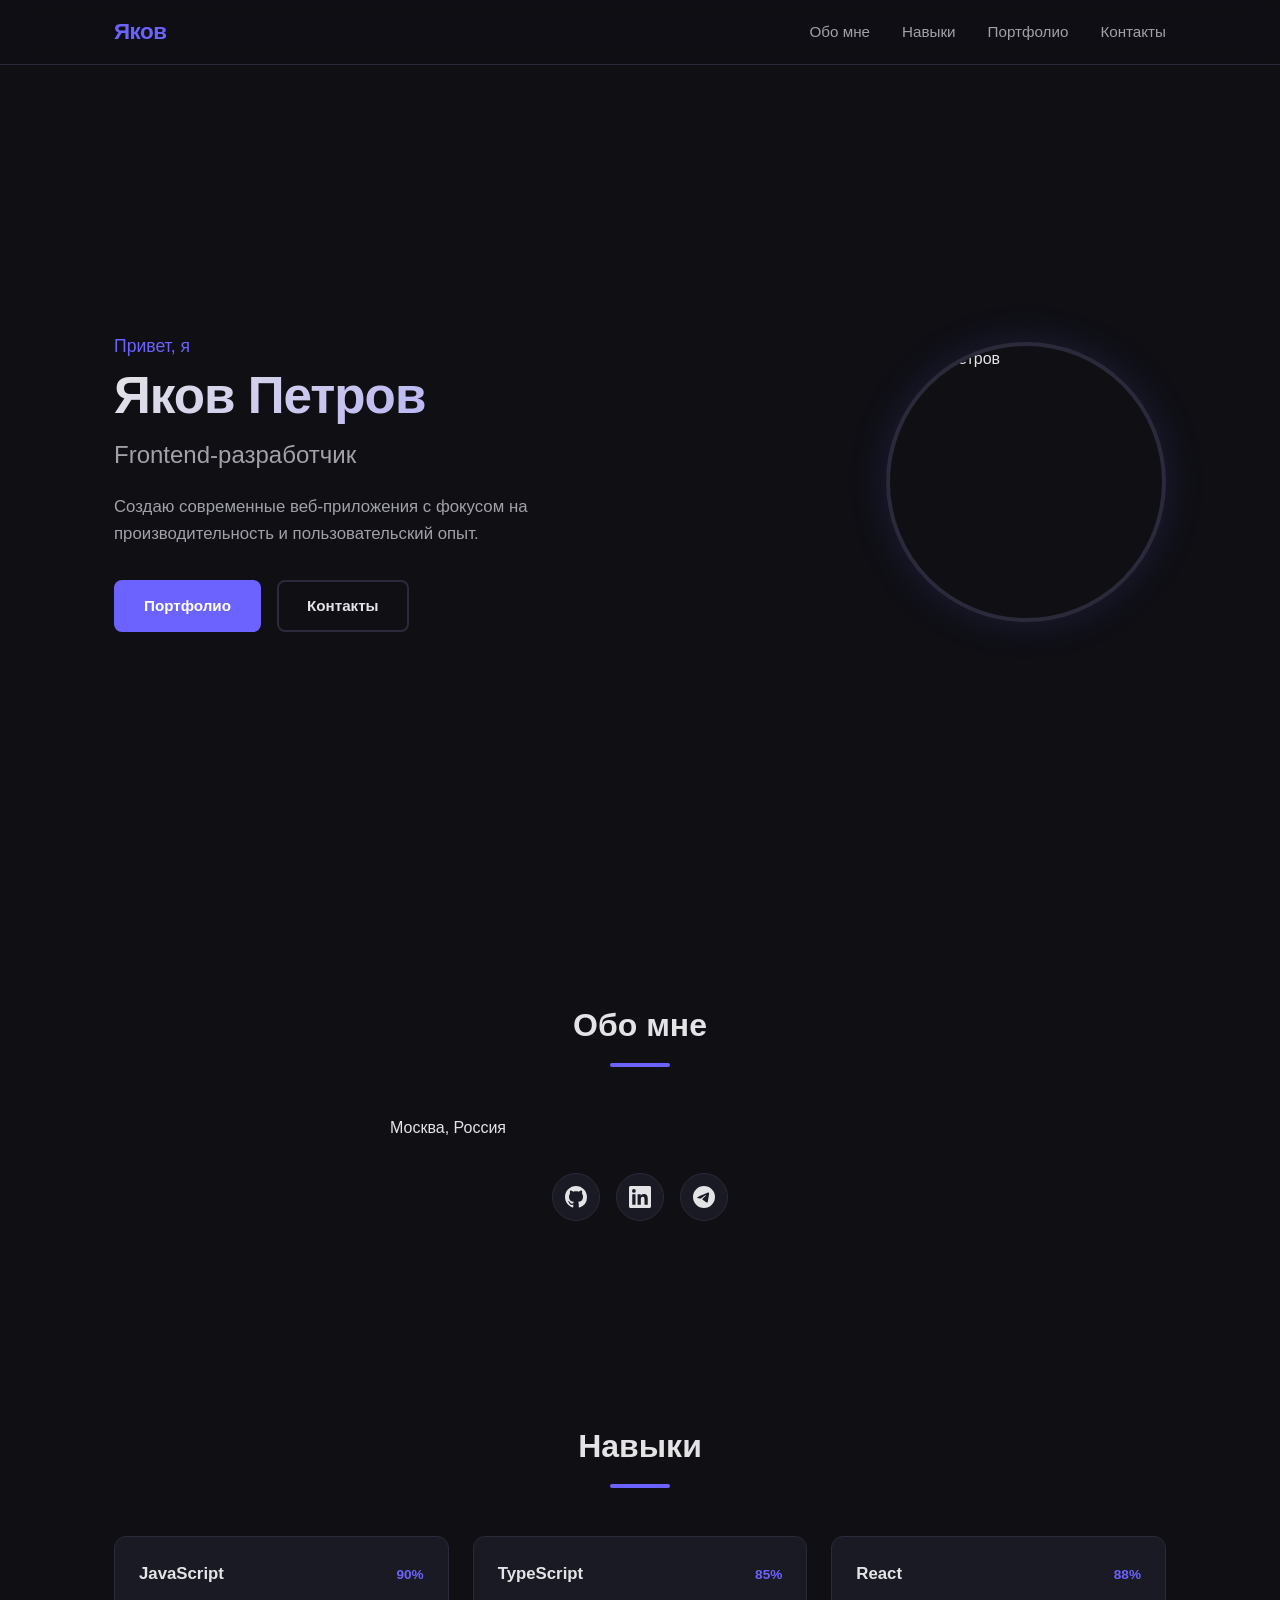
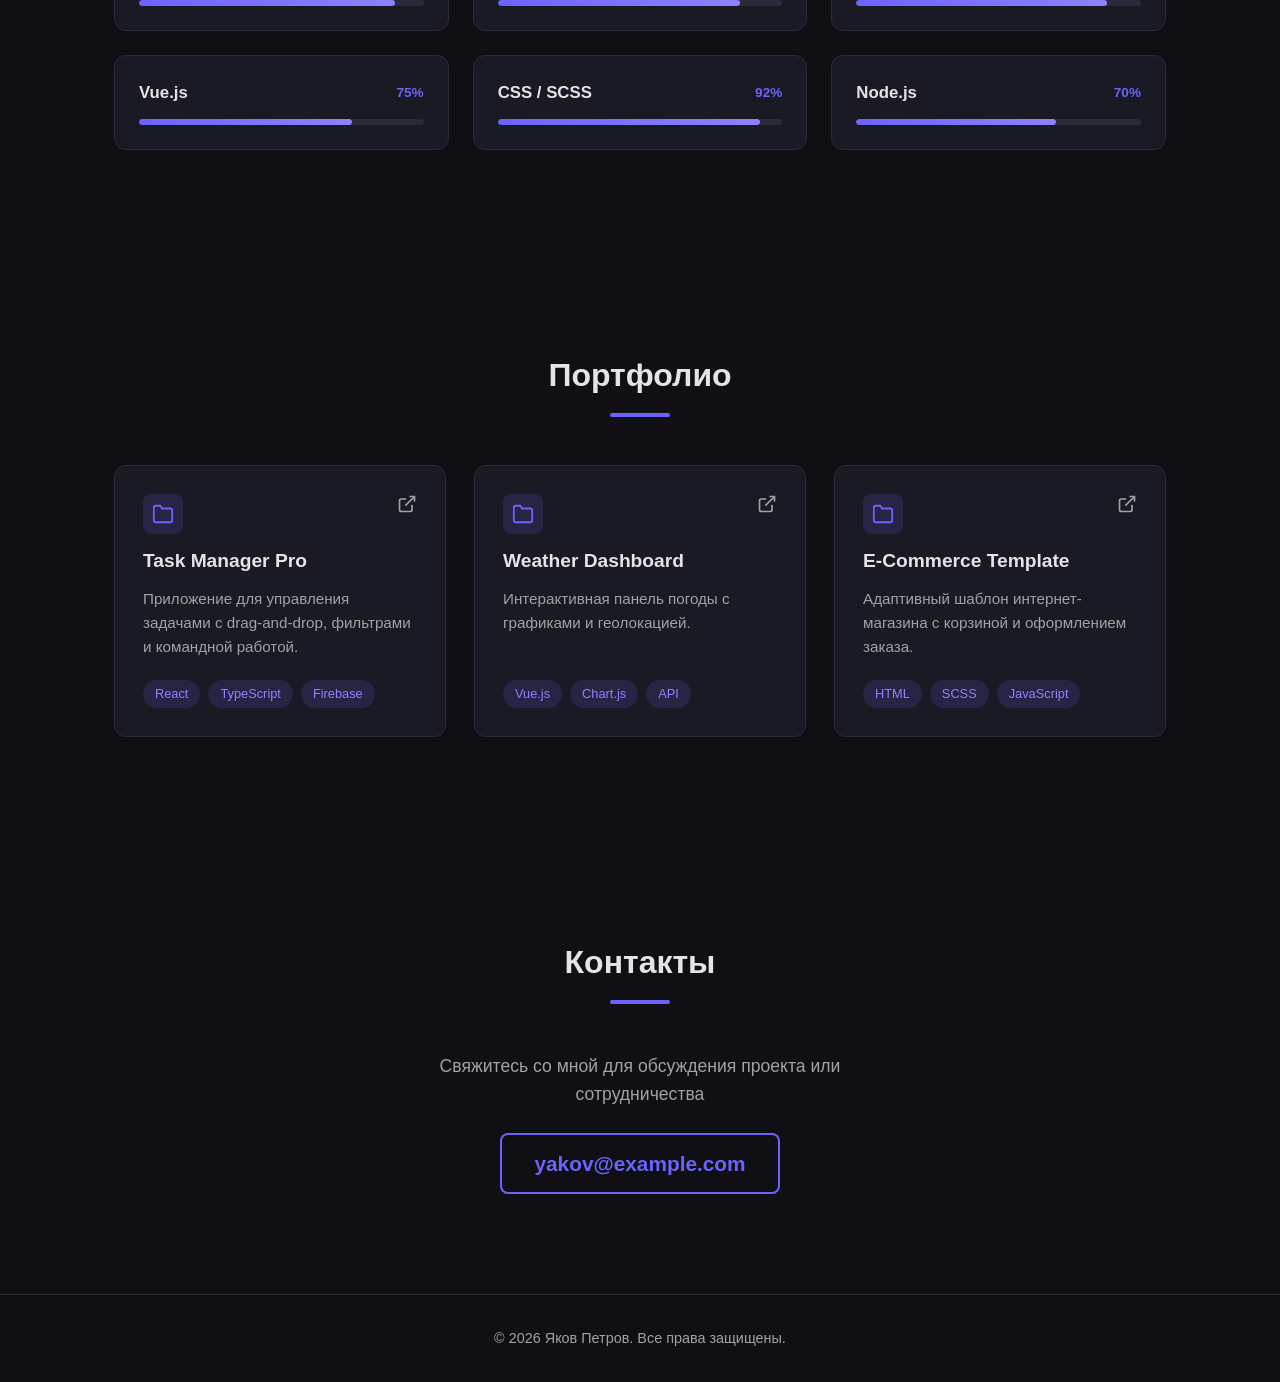
==== index.html @ d27e0e83 "first commit" ====
<!DOCTYPE html>
<html lang="ru">
<head>
    <meta charset="UTF-8">
    <meta name="viewport" content="width=device-width, initial-scale=1.0">
    <title>Яков Петров — Frontend-разработчик</title>
    <link rel="stylesheet" href="main.css">
</head>
<body>
    <header class="header">
        <nav class="nav container">
            <a href="#" class="nav__logo" data-name="logo"></a>
            <ul class="nav__links">
                <li><a href="#about">Обо мне</a></li>
                <li><a href="#skills">Навыки</a></li>
                <li><a href="#projects">Портфолио</a></li>
                <li><a href="#contact">Контакты</a></li>
            </ul>
            <button class="nav__toggle" aria-label="Меню">
                <span></span>
                <span></span>
                <span></span>
            </button>
        </nav>
    </header>

    <main>
        <section id="hero" class="hero">
            <div class="container hero__content">
                <div class="hero__text">
                    <p class="hero__greeting">Привет, я</p>
                    <h1 class="hero__name" data-name="hero"></h1>
                    <h2 class="hero__title" data-title="hero"></h2>
                    <p class="hero__bio" data-bio="hero"></p>
                    <div class="hero__actions">
                        <a href="#projects" class="btn btn--primary">Портфолио</a>
                        <a href="#contact" class="btn btn--outline">Контакты</a>
                    </div>
                </div>
                <div class="hero__avatar">
                    <img id="avatar" src="" alt="Фото">
                </div>
            </div>
        </section>

        <section id="about" class="about section">
            <div class="container">
                <h2 class="section__title">Обо мне</h2>
                <div class="about__info" data-location="about">
                    <p class="about__detail">
                        <svg class="icon" viewBox="0 0 24 24" fill="none" stroke="currentColor" stroke-width="2">
                            <path d="M21 10c0 7-9 13-9 13s-9-6-9-13a9 9 0 0 1 18 0z"/>
                            <circle cx="12" cy="10" r="3"/>
                        </svg>
                        <span data-email="about"></span>
                    </p>
                    <p class="about__detail">
                        <svg class="icon" viewBox="0 0 24 24" fill="none" stroke="currentColor" stroke-width="2">
                            <path d="M22 16.92v3a2 2 0 0 1-2.18 2 19.79 19.79 0 0 1-8.63-3.07 19.5 19.5 0 0 1-6-6 19.79 19.79 0 0 1-3.07-8.67A2 2 0 0 1 4.11 2h3a2 2 0 0 1 2 1.72c.127.96.361 1.903.7 2.81a2 2 0 0 1-.45 2.11L8.09 9.91a16 16 0 0 0 6 6l1.27-1.27a2 2 0 0 1 2.11-.45c.907.339 1.85.573 2.81.7A2 2 0 0 1 22 16.92z"/>
                        </svg>
                        <span data-phone="about"></span>
                    </p>
                    <p class="about__detail">
                        <svg class="icon" viewBox="0 0 24 24" fill="none" stroke="currentColor" stroke-width="2">
                            <path d="M21 10c0 7-9 13-9 13s-9-6-9-13a9 9 0 0 1 18 0z"/>
                            <circle cx="12" cy="10" r="3"/>
                        </svg>
                        <span data-location="about"></span>
                    </p>
                </div>
                <div class="about__social" data-social="about"></div>
            </div>
        </section>

        <section id="skills" class="skills section">
            <div class="container">
                <h2 class="section__title">Навыки</h2>
                <div class="skills__grid" data-skills="skills"></div>
            </div>
        </section>

        <section id="projects" class="projects section">
            <div class="container">
                <h2 class="section__title">Портфолио</h2>
                <div class="projects__grid" data-projects="projects"></div>
            </div>
        </section>

        <section id="contact" class="contact section">
            <div class="container">
                <h2 class="section__title">Контакты</h2>
                <p class="contact__text">Свяжитесь со мной для обсуждения проекта или сотрудничества</p>
                <a class="contact__email" data-email="contact"></a>
            </div>
        </section>
    </main>

    <footer class="footer">
        <div class="container">
            <p>&copy; <span id="year"></span> <span data-name="footer"></span>. Все права защищены.</p>
        </div>
    </footer>

    <script src="main.js"></script>
</body>
</html>
---- main.css ----
/* ===== Reset & Base ===== */
*,
*::before,
*::after {
    margin: 0;
    padding: 0;
    box-sizing: border-box;
}

:root {
    --color-bg: #0f0f14;
    --color-bg-card: #1a1a24;
    --color-bg-card-hover: #22222f;
    --color-primary: #6c63ff;
    --color-primary-light: #8b83ff;
    --color-text: #e4e4e7;
    --color-text-muted: #a1a1aa;
    --color-border: #2a2a3a;
    --color-tag-bg: rgba(108, 99, 255, 0.15);
    --color-tag-text: #8b83ff;
    --font-sans: 'Inter', -apple-system, BlinkMacSystemFont, 'Segoe UI', sans-serif;
    --radius: 12px;
    --radius-sm: 8px;
    --transition: 0.3s ease;
    --max-width: 1100px;
}

html {
    scroll-behavior: smooth;
}

body {
    font-family: var(--font-sans);
    background-color: var(--color-bg);
    color: var(--color-text);
    line-height: 1.6;
    min-height: 100vh;
}

a {
    text-decoration: none;
    color: inherit;
}

ul {
    list-style: none;
}

img {
    display: block;
    max-width: 100%;
}

.container {
    max-width: var(--max-width);
    margin: 0 auto;
    padding: 0 24px;
}

/* ===== Header & Nav ===== */
.header {
    position: fixed;
    top: 0;
    left: 0;
    right: 0;
    z-index: 100;
    background: rgba(15, 15, 20, 0.85);
    backdrop-filter: blur(12px);
    border-bottom: 1px solid var(--color-border);
}

.nav {
    display: flex;
    align-items: center;
    justify-content: space-between;
    height: 64px;
}

.nav__logo {
    font-size: 1.4rem;
    font-weight: 700;
    color: var(--color-primary);
    letter-spacing: -0.5px;
}

.nav__links {
    display: flex;
    gap: 32px;
}

.nav__links a {
    font-size: 0.95rem;
    color: var(--color-text-muted);
    transition: color var(--transition);
    position: relative;
}

.nav__links a::after {
    content: '';
    position: absolute;
    bottom: -4px;
    left: 0;
    width: 0;
    height: 2px;
    background: var(--color-primary);
    transition: width var(--transition);
}

.nav__links a:hover {
    color: var(--color-text);
}

.nav__links a:hover::after {
    width: 100%;
}

.nav__toggle {
    display: none;
    flex-direction: column;
    gap: 5px;
    background: none;
    border: none;
    cursor: pointer;
    padding: 4px;
}

.nav__toggle span {
    display: block;
    width: 24px;
    height: 2px;
    background: var(--color-text);
    border-radius: 2px;
    transition: var(--transition);
}

/* ===== Hero ===== */
.hero {
    min-height: 100vh;
    display: flex;
    align-items: center;
    padding-top: 64px;
}

.hero__content {
    display: flex;
    align-items: center;
    gap: 60px;
    width: 100%;
}

.hero__text {
    flex: 1;
}

.hero__greeting {
    font-size: 1.1rem;
    color: var(--color-primary);
    margin-bottom: 8px;
    font-weight: 500;
}

.hero__name {
    font-size: 3.2rem;
    font-weight: 800;
    letter-spacing: -1px;
    line-height: 1.1;
    margin-bottom: 12px;
    background: linear-gradient(135deg, var(--color-text) 0%, var(--color-primary-light) 100%);
    -webkit-background-clip: text;
    -webkit-text-fill-color: transparent;
    background-clip: text;
}

.hero__title {
    font-size: 1.5rem;
    color: var(--color-text-muted);
    font-weight: 500;
    margin-bottom: 20px;
}

.hero__bio {
    font-size: 1.05rem;
    color: var(--color-text-muted);
    max-width: 500px;
    margin-bottom: 32px;
}

.hero__actions {
    display: flex;
    gap: 16px;
    flex-wrap: wrap;
}

.btn {
    display: inline-flex;
    align-items: center;
    justify-content: center;
    padding: 12px 28px;
    border-radius: var(--radius-sm);
    font-size: 0.95rem;
    font-weight: 600;
    transition: all var(--transition);
    cursor: pointer;
    border: 2px solid transparent;
}

.btn--primary {
    background: var(--color-primary);
    color: #fff;
}

.btn--primary:hover {
    background: var(--color-primary-light);
    transform: translateY(-2px);
    box-shadow: 0 8px 24px rgba(108, 99, 255, 0.3);
}

.btn--outline {
    border-color: var(--color-border);
    color: var(--color-text);
    background: transparent;
}

.btn--outline:hover {
    border-color: var(--color-primary);
    color: var(--color-primary);
    transform: translateY(-2px);
}

.hero__avatar {
    flex-shrink: 0;
}

.hero__avatar img {
    width: 280px;
    height: 280px;
    border-radius: 50%;
    border: 4px solid var(--color-border);
    box-shadow: 0 0 40px rgba(108, 99, 255, 0.15);
}

/* ===== Sections ===== */
.section {
    padding: 100px 0;
}

.section__title {
    font-size: 2rem;
    font-weight: 700;
    margin-bottom: 48px;
    text-align: center;
    position: relative;
}

.section__title::after {
    content: '';
    display: block;
    width: 60px;
    height: 4px;
    background: var(--color-primary);
    border-radius: 2px;
    margin: 12px auto 0;
}

/* ===== About ===== */
.about__info {
    display: flex;
    flex-direction: column;
    gap: 16px;
    max-width: 500px;
    margin: 0 auto 32px;
}

.about__detail {
    display: flex;
    align-items: center;
    gap: 12px;
    color: var(--color-text-muted);
    font-size: 1rem;
}

.icon {
    width: 20px;
    height: 20px;
    flex-shrink: 0;
    color: var(--color-primary);
}

.about__social {
    display: flex;
    justify-content: center;
    gap: 16px;
}

.social-link {
    display: flex;
    align-items: center;
    justify-content: center;
    width: 48px;
    height: 48px;
    border-radius: 50%;
    background: var(--color-bg-card);
    border: 1px solid var(--color-border);
    transition: all var(--transition);
}

.social-link:hover {
    background: var(--color-primary);
    border-color: var(--color-primary);
    transform: translateY(-3px);
    box-shadow: 0 8px 20px rgba(108, 99, 255, 0.3);
}

.social-link svg {
    width: 22px;
    height: 22px;
    fill: var(--color-text);
}

/* ===== Skills ===== */
.skills__grid {
    display: grid;
    grid-template-columns: repeat(auto-fill, minmax(280px, 1fr));
    gap: 24px;
}

.skill-card {
    background: var(--color-bg-card);
    border: 1px solid var(--color-border);
    border-radius: var(--radius);
    padding: 24px;
    transition: all var(--transition);
}

.skill-card:hover {
    background: var(--color-bg-card-hover);
    transform: translateY(-4px);
    box-shadow: 0 12px 32px rgba(0, 0, 0, 0.3);
}

.skill-card__header {
    display: flex;
    justify-content: space-between;
    align-items: center;
    margin-bottom: 12px;
}

.skill-card__name {
    font-weight: 600;
    font-size: 1.05rem;
}

.skill-card__level {
    font-size: 0.85rem;
    color: var(--color-primary);
    font-weight: 600;
}

.skill-card__bar {
    width: 100%;
    height: 6px;
    background: var(--color-border);
    border-radius: 3px;
    overflow: hidden;
}

.skill-card__fill {
    height: 100%;
    background: linear-gradient(90deg, var(--color-primary), var(--color-primary-light));
    border-radius: 3px;
    transition: width 1s ease;
}

/* ===== Projects ===== */
.projects__grid {
    display: grid;
    grid-template-columns: repeat(auto-fill, minmax(320px, 1fr));
    gap: 28px;
}

.project-card {
    background: var(--color-bg-card);
    border: 1px solid var(--color-border);
    border-radius: var(--radius);
    padding: 28px;
    transition: all var(--transition);
    display: flex;
    flex-direction: column;
}

.project-card:hover {
    background: var(--color-bg-card-hover);
    transform: translateY(-4px);
    box-shadow: 0 12px 32px rgba(0, 0, 0, 0.3);
    border-color: var(--color-primary);
}

.project-card__header {
    display: flex;
    justify-content: space-between;
    align-items: flex-start;
    margin-bottom: 12px;
}

.project-card__icon {
    width: 40px;
    height: 40px;
    background: var(--color-tag-bg);
    border-radius: var(--radius-sm);
    display: flex;
    align-items: center;
    justify-content: center;
    flex-shrink: 0;
}

.project-card__icon svg {
    width: 22px;
    height: 22px;
    color: var(--color-primary);
}

.project-card__link {
    color: var(--color-text-muted);
    transition: color var(--transition);
}

.project-card__link:hover {
    color: var(--color-primary);
}

.project-card__link svg {
    width: 20px;
    height: 20px;
}

.project-card__title {
    font-size: 1.2rem;
    font-weight: 700;
    margin-bottom: 10px;
}

.project-card__desc {
    color: var(--color-text-muted);
    font-size: 0.95rem;
    margin-bottom: 20px;
    flex: 1;
}

.project-card__tags {
    display: flex;
    flex-wrap: wrap;
    gap: 8px;
}

.tag {
    display: inline-block;
    padding: 4px 12px;
    background: var(--color-tag-bg);
    color: var(--color-tag-text);
    border-radius: 20px;
    font-size: 0.8rem;
    font-weight: 500;
}

/* ===== Contact ===== */
.contact {
    text-align: center;
}

.contact__text {
    color: var(--color-text-muted);
    font-size: 1.1rem;
    margin-bottom: 24px;
    max-width: 500px;
    margin-left: auto;
    margin-right: auto;
}

.contact__email {
    display: inline-block;
    font-size: 1.3rem;
    font-weight: 600;
    color: var(--color-primary);
    padding: 12px 32px;
    border: 2px solid var(--color-primary);
    border-radius: var(--radius-sm);
    transition: all var(--transition);
}

.contact__email:hover {
    background: var(--color-primary);
    color: #fff;
    transform: translateY(-2px);
    box-shadow: 0 8px 24px rgba(108, 99, 255, 0.3);
}

/* ===== Footer ===== */
.footer {
    padding: 32px 0;
    text-align: center;
    border-top: 1px solid var(--color-border);
    color: var(--color-text-muted);
    font-size: 0.9rem;
}

/* ===== Responsive ===== */
@media (max-width: 768px) {
    .nav__links {
        display: none;
        position: absolute;
        top: 64px;
        left: 0;
        right: 0;
        background: rgba(15, 15, 20, 0.98);
        flex-direction: column;
        align-items: center;
        padding: 24px 0;
        gap: 20px;
        border-bottom: 1px solid var(--color-border);
    }

    .nav__links.active {
        display: flex;
    }

    .nav__toggle {
        display: flex;
    }

    .hero__content {
        flex-direction: column-reverse;
        text-align: center;
        gap: 32px;
    }

    .hero__name {
        font-size: 2.2rem;
    }

    .hero__title {
        font-size: 1.2rem;
    }

    .hero__bio {
        margin-left: auto;
        margin-right: auto;
    }

    .hero__actions {
        justify-content: center;
    }

    .hero__avatar img {
        width: 200px;
        height: 200px;
    }

    .section {
        padding: 64px 0;
    }

    .section__title {
        font-size: 1.6rem;
    }

    .skills__grid,
    .projects__grid {
        grid-template-columns: 1fr;
    }

    .contact__email {
        font-size: 1rem;
    }
}

@media (max-width: 480px) {
    .hero__name {
        font-size: 1.8rem;
    }

    .btn {
        padding: 10px 20px;
        font-size: 0.9rem;
    }
}
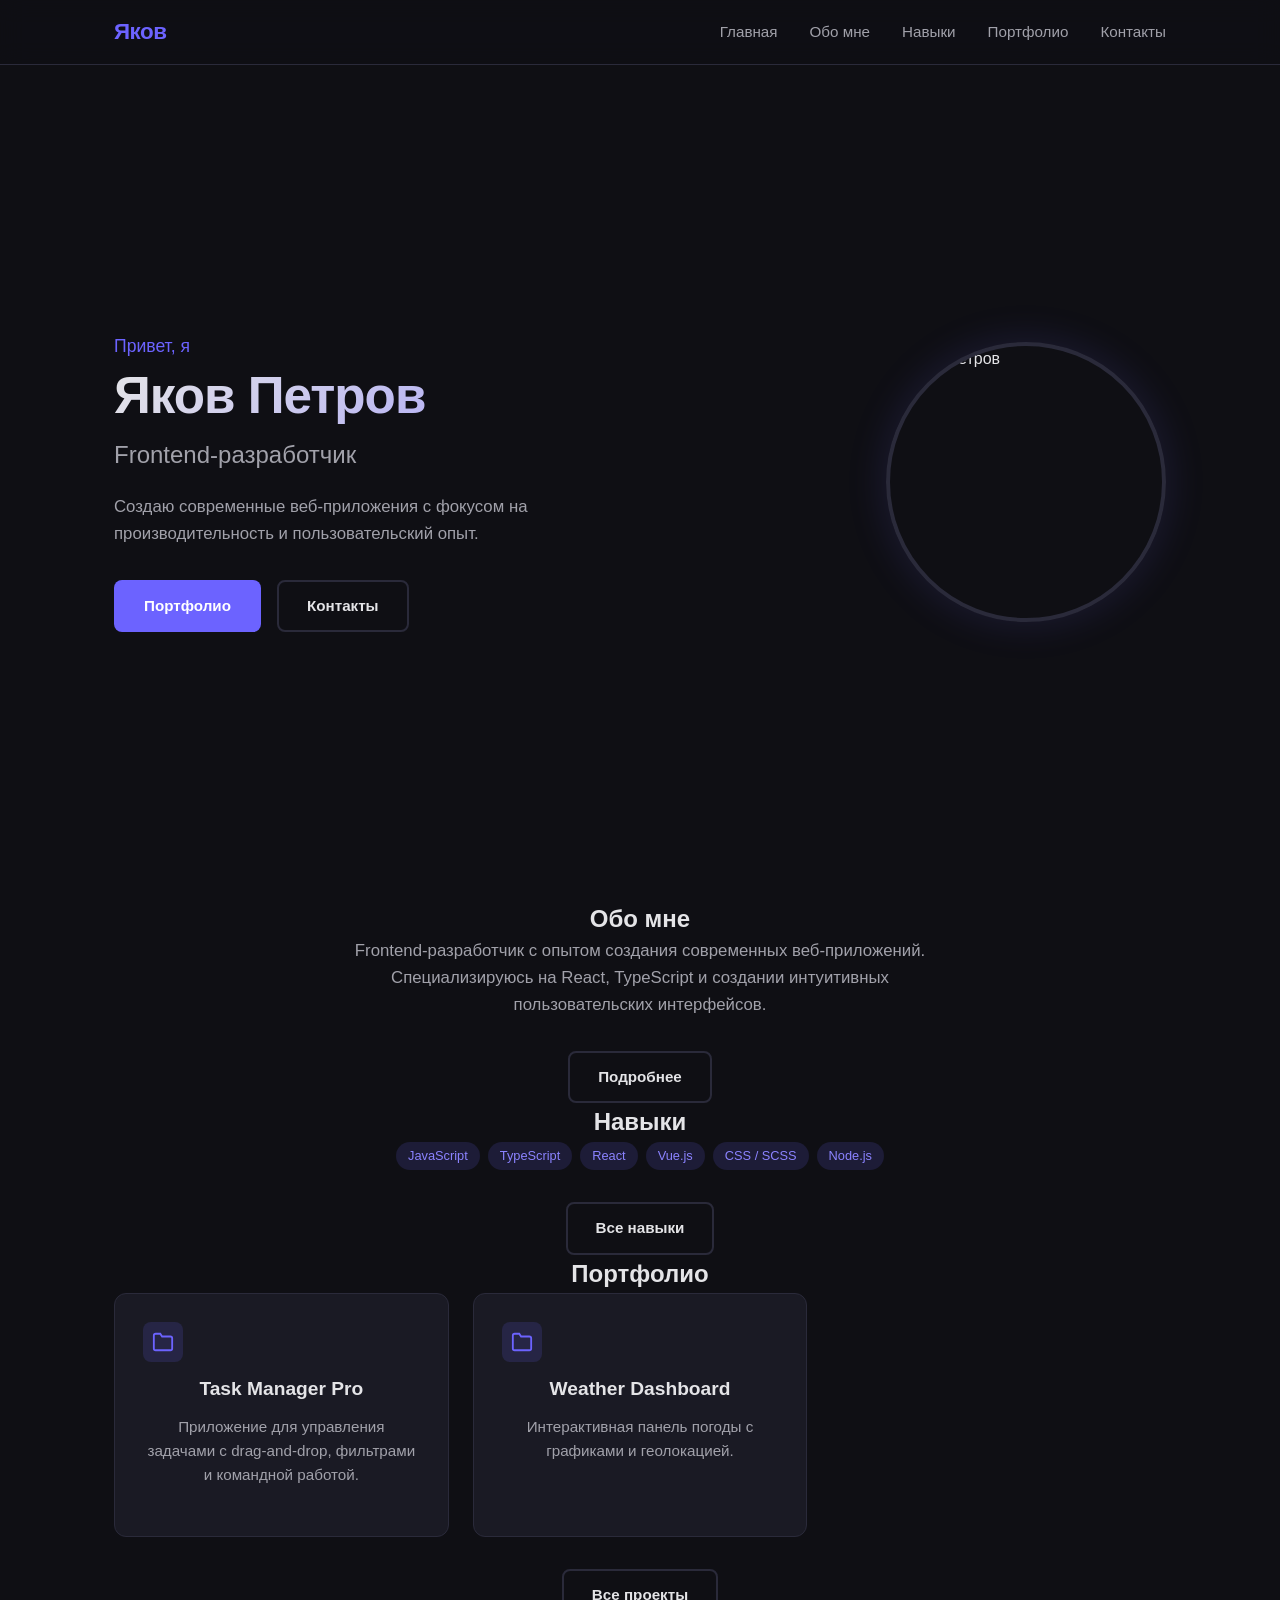
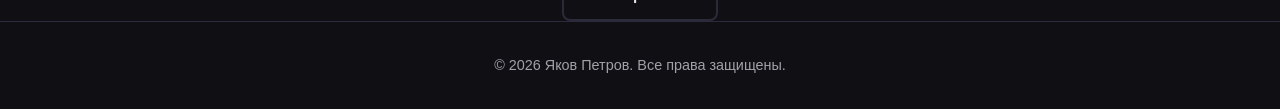
==== commit fdca3c17: "Переделал на мгогостраничник." ====
--- a/index.html
+++ b/index.html
@@ -9,12 +9,13 @@
 <body>
     <header class="header">
         <nav class="nav container">
-            <a href="#" class="nav__logo" data-name="logo"></a>
+            <a href="index.html" class="nav__logo">Яков</a>
             <ul class="nav__links">
-                <li><a href="#about">Обо мне</a></li>
-                <li><a href="#skills">Навыки</a></li>
-                <li><a href="#projects">Портфолио</a></li>
-                <li><a href="#contact">Контакты</a></li>
+                <li><a href="index.html" class="active">Главная</a></li>
+                <li><a href="about.html">Обо мне</a></li>
+                <li><a href="skills.html">Навыки</a></li>
+                <li><a href="projects.html">Портфолио</a></li>
+                <li><a href="contact.html">Контакты</a></li>
             </ul>
             <button class="nav__toggle" aria-label="Меню">
                 <span></span>
@@ -29,75 +30,74 @@
             <div class="container hero__content">
                 <div class="hero__text">
                     <p class="hero__greeting">Привет, я</p>
-                    <h1 class="hero__name" data-name="hero"></h1>
-                    <h2 class="hero__title" data-title="hero"></h2>
-                    <p class="hero__bio" data-bio="hero"></p>
+                    <h1 class="hero__name">Яков Петров</h1>
+                    <h2 class="hero__title">Frontend-разработчик</h2>
+                    <p class="hero__bio">Создаю современные веб-приложения с фокусом на производительность и пользовательский опыт.</p>
                     <div class="hero__actions">
-                        <a href="#projects" class="btn btn--primary">Портфолио</a>
-                        <a href="#contact" class="btn btn--outline">Контакты</a>
+                        <a href="projects.html" class="btn btn--primary">Портфолио</a>
+                        <a href="contact.html" class="btn btn--outline">Контакты</a>
                     </div>
                 </div>
                 <div class="hero__avatar">
-                    <img id="avatar" src="" alt="Фото">
+                    <img src="https://api.dicebear.com/7.x/avataaars/svg?seed=Yakov&backgroundColor=b6e3f4" alt="Яков Петров">
                 </div>
             </div>
         </section>
 
-        <section id="about" class="about section">
+        <section class="preview section">
             <div class="container">
                 <h2 class="section__title">Обо мне</h2>
-                <div class="about__info" data-location="about">
-                    <p class="about__detail">
-                        <svg class="icon" viewBox="0 0 24 24" fill="none" stroke="currentColor" stroke-width="2">
-                            <path d="M21 10c0 7-9 13-9 13s-9-6-9-13a9 9 0 0 1 18 0z"/>
-                            <circle cx="12" cy="10" r="3"/>
-                        </svg>
-                        <span data-email="about"></span>
-                    </p>
-                    <p class="about__detail">
-                        <svg class="icon" viewBox="0 0 24 24" fill="none" stroke="currentColor" stroke-width="2">
-                            <path d="M22 16.92v3a2 2 0 0 1-2.18 2 19.79 19.79 0 0 1-8.63-3.07 19.5 19.5 0 0 1-6-6 19.79 19.79 0 0 1-3.07-8.67A2 2 0 0 1 4.11 2h3a2 2 0 0 1 2 1.72c.127.96.361 1.903.7 2.81a2 2 0 0 1-.45 2.11L8.09 9.91a16 16 0 0 0 6 6l1.27-1.27a2 2 0 0 1 2.11-.45c.907.339 1.85.573 2.81.7A2 2 0 0 1 22 16.92z"/>
-                        </svg>
-                        <span data-phone="about"></span>
-                    </p>
-                    <p class="about__detail">
-                        <svg class="icon" viewBox="0 0 24 24" fill="none" stroke="currentColor" stroke-width="2">
-                            <path d="M21 10c0 7-9 13-9 13s-9-6-9-13a9 9 0 0 1 18 0z"/>
-                            <circle cx="12" cy="10" r="3"/>
-                        </svg>
-                        <span data-location="about"></span>
-                    </p>
-                </div>
-                <div class="about__social" data-social="about"></div>
+                <p class="preview__text">Frontend-разработчик с опытом создания современных веб-приложений. Специализируюсь на React, TypeScript и создании интуитивных пользовательских интерфейсов.</p>
+                <a href="about.html" class="btn btn--outline preview__link">Подробнее</a>
             </div>
         </section>
 
-        <section id="skills" class="skills section">
+        <section class="preview section">
             <div class="container">
                 <h2 class="section__title">Навыки</h2>
-                <div class="skills__grid" data-skills="skills"></div>
+                <div class="preview__skills">
+                    <span class="tag">JavaScript</span>
+                    <span class="tag">TypeScript</span>
+                    <span class="tag">React</span>
+                    <span class="tag">Vue.js</span>
+                    <span class="tag">CSS / SCSS</span>
+                    <span class="tag">Node.js</span>
+                </div>
+                <a href="skills.html" class="btn btn--outline preview__link">Все навыки</a>
             </div>
         </section>
 
-        <section id="projects" class="projects section">
+        <section class="preview section">
             <div class="container">
                 <h2 class="section__title">Портфолио</h2>
-                <div class="projects__grid" data-projects="projects"></div>
-            </div>
-        </section>
-
-        <section id="contact" class="contact section">
-            <div class="container">
-                <h2 class="section__title">Контакты</h2>
-                <p class="contact__text">Свяжитесь со мной для обсуждения проекта или сотрудничества</p>
-                <a class="contact__email" data-email="contact"></a>
+                <div class="preview__projects">
+                    <article class="project-card">
+                        <div class="project-card__header">
+                            <div class="project-card__icon">
+                                <svg viewBox="0 0 24 24" fill="none" stroke="currentColor" stroke-width="2"><path d="M22 19a2 2 0 0 1-2 2H4a2 2 0 0 1-2-2V5a2 2 0 0 1 2-2h5l2 3h9a2 2 0 0 1 2 2z"/></svg>
+                            </div>
+                        </div>
+                        <h3 class="project-card__title">Task Manager Pro</h3>
+                        <p class="project-card__desc">Приложение для управления задачами с drag-and-drop, фильтрами и командной работой.</p>
+                    </article>
+                    <article class="project-card">
+                        <div class="project-card__header">
+                            <div class="project-card__icon">
+                                <svg viewBox="0 0 24 24" fill="none" stroke="currentColor" stroke-width="2"><path d="M22 19a2 2 0 0 1-2 2H4a2 2 0 0 1-2-2V5a2 2 0 0 1 2-2h5l2 3h9a2 2 0 0 1 2 2z"/></svg>
+                            </div>
+                        </div>
+                        <h3 class="project-card__title">Weather Dashboard</h3>
+                        <p class="project-card__desc">Интерактивная панель погоды с графиками и геолокацией.</p>
+                    </article>
+                </div>
+                <a href="projects.html" class="btn btn--outline preview__link">Все проекты</a>
             </div>
         </section>
     </main>
 
     <footer class="footer">
         <div class="container">
-            <p>&copy; <span id="year"></span> <span data-name="footer"></span>. Все права защищены.</p>
+            <p>&copy; 2026 Яков Петров. Все права защищены.</p>
         </div>
     </footer>
 
--- a/main.css
+++ b/main.css
@@ -239,85 +239,246 @@
     box-shadow: 0 0 40px rgba(108, 99, 255, 0.15);
 }
 
-/* ===== Sections ===== */
-.section {
-    padding: 100px 0;
-}
-
-.section__title {
-    font-size: 2rem;
-    font-weight: 700;
+/* ===== Page Sections ===== */
+.page-section {
+    padding-top: 128px;
+    min-height: calc(100vh - 64px);
+}
+
+.page-title {
+    font-size: 2.4rem;
+    font-weight: 800;
     margin-bottom: 48px;
     text-align: center;
-    position: relative;
-}
-
-.section__title::after {
-    content: '';
-    display: block;
-    width: 60px;
-    height: 4px;
-    background: var(--color-primary);
-    border-radius: 2px;
-    margin: 12px auto 0;
-}
-
-/* ===== About ===== */
-.about__info {
-    display: flex;
-    flex-direction: column;
+    background: linear-gradient(135deg, var(--color-text) 0%, var(--color-primary-light) 100%);
+    -webkit-background-clip: text;
+    -webkit-text-fill-color: transparent;
+    background-clip: text;
+}
+
+.preview {
+    text-align: center;
+}
+
+.preview__text {
+    color: var(--color-text-muted);
+    font-size: 1.05rem;
+    max-width: 600px;
+    margin: 0 auto 24px;
+}
+
+.preview__skills {
+    display: flex;
+    justify-content: center;
+    flex-wrap: wrap;
+    gap: 8px;
+    margin-bottom: 24px;
+}
+
+.preview__projects {
+    display: grid;
+    grid-template-columns: repeat(auto-fill, minmax(300px, 1fr));
+    gap: 24px;
+    margin-bottom: 24px;
+}
+
+.preview__link {
+    margin-top: 8px;
+}
+
+/* ===== About Full ===== */
+.about-full {
+    display: flex;
+    align-items: center;
+    gap: 48px;
+    margin-bottom: 64px;
+}
+
+.about-full__avatar img {
+    width: 200px;
+    height: 200px;
+    border-radius: 50%;
+    border: 4px solid var(--color-border);
+    box-shadow: 0 0 40px rgba(108, 99, 255, 0.15);
+}
+
+.about-full__text {
+    color: var(--color-text-muted);
+    font-size: 1.05rem;
+    margin-bottom: 16px;
+    line-height: 1.7;
+}
+
+.info-card {
+    display: flex;
+    align-items: center;
     gap: 16px;
-    max-width: 500px;
-    margin: 0 auto 32px;
-}
-
-.about__detail {
-    display: flex;
-    align-items: center;
-    gap: 12px;
-    color: var(--color-text-muted);
+    background: var(--color-bg-card);
+    border: 1px solid var(--color-border);
+    border-radius: var(--radius);
+    padding: 20px 24px;
+    transition: all var(--transition);
+}
+
+.info-card:hover {
+    background: var(--color-bg-card-hover);
+    transform: translateY(-2px);
+    box-shadow: 0 8px 24px rgba(0, 0, 0, 0.2);
+}
+
+.info-card__icon {
+    width: 24px;
+    height: 24px;
+    flex-shrink: 0;
+    color: var(--color-primary);
+}
+
+.info-card__label {
+    font-size: 0.85rem;
+    color: var(--color-text-muted);
+    margin-bottom: 4px;
+}
+
+.info-card__value {
+    font-weight: 600;
     font-size: 1rem;
 }
 
-.icon {
-    width: 20px;
-    height: 20px;
-    flex-shrink: 0;
-    color: var(--color-primary);
-}
-
-.about__social {
+.about-full__social {
     display: flex;
     justify-content: center;
     gap: 16px;
-}
-
-.social-link {
-    display: flex;
-    align-items: center;
-    justify-content: center;
-    width: 48px;
-    height: 48px;
-    border-radius: 50%;
+    margin-top: 40px;
+}
+
+/* ===== Skills Full ===== */
+.skills-full {
+    max-width: 600px;
+    margin: 0 auto 64px;
+}
+
+.skill-item {
+    margin-bottom: 24px;
+}
+
+.skill-item__header {
+    display: flex;
+    justify-content: space-between;
+    align-items: center;
+    margin-bottom: 8px;
+}
+
+.skill-item__name {
+    font-weight: 600;
+    font-size: 1.05rem;
+}
+
+.skill-item__level {
+    font-size: 0.85rem;
+    color: var(--color-primary);
+    font-weight: 600;
+}
+
+.skill-item__bar {
+    width: 100%;
+    height: 8px;
+    background: var(--color-border);
+    border-radius: 4px;
+    overflow: hidden;
+}
+
+.skill-item__fill {
+    height: 100%;
+    background: linear-gradient(90deg, var(--color-primary), var(--color-primary-light));
+    border-radius: 4px;
+}
+
+.skills-full__subtitle {
+    font-size: 1.4rem;
+    font-weight: 700;
+    margin-bottom: 24px;
+    text-align: center;
+}
+
+.tools-grid {
+    display: grid;
+    grid-template-columns: repeat(auto-fill, minmax(120px, 1fr));
+    gap: 16px;
+    max-width: 600px;
+    margin: 0 auto;
+}
+
+.tool-card {
     background: var(--color-bg-card);
     border: 1px solid var(--color-border);
+    border-radius: var(--radius-sm);
+    padding: 20px;
+    text-align: center;
     transition: all var(--transition);
-}
-
-.social-link:hover {
+    font-weight: 500;
+}
+
+.tool-card:hover {
     background: var(--color-primary);
     border-color: var(--color-primary);
     transform: translateY(-3px);
     box-shadow: 0 8px 20px rgba(108, 99, 255, 0.3);
 }
 
-.social-link svg {
-    width: 22px;
-    height: 22px;
-    fill: var(--color-text);
-}
-
-/* ===== Skills ===== */
+/* ===== Contact Cards ===== */
+.contact-cards {
+    display: grid;
+    grid-template-columns: repeat(auto-fill, minmax(280px, 1fr));
+    gap: 24px;
+    margin-bottom: 48px;
+}
+
+.contact-card {
+    background: var(--color-bg-card);
+    border: 1px solid var(--color-border);
+    border-radius: var(--radius);
+    padding: 28px;
+    text-align: center;
+    transition: all var(--transition);
+}
+
+.contact-card:hover {
+    background: var(--color-bg-card-hover);
+    transform: translateY(-4px);
+    box-shadow: 0 12px 32px rgba(0, 0, 0, 0.3);
+    border-color: var(--color-primary);
+}
+
+.contact-card__icon {
+    width: 48px;
+    height: 48px;
+    margin: 0 auto 16px;
+    color: var(--color-primary);
+}
+
+.contact-card__icon svg {
+    width: 100%;
+    height: 100%;
+}
+
+.contact-card__label {
+    font-size: 0.9rem;
+    color: var(--color-text-muted);
+    margin-bottom: 8px;
+}
+
+.contact-card__value {
+    font-weight: 600;
+    font-size: 1.05rem;
+}
+
+.contact__social {
+    display: flex;
+    justify-content: center;
+    gap: 16px;
+}
+
+/* ===== Skills (hero preview) ===== */
 .skills__grid {
     display: grid;
     grid-template-columns: repeat(auto-fill, minmax(280px, 1fr));
@@ -371,8 +532,15 @@
     transition: width 1s ease;
 }
 
-/* ===== Projects ===== */
+/* ===== Projects Grid (hero preview) ===== */
 .projects__grid {
+    display: grid;
+    grid-template-columns: repeat(auto-fill, minmax(320px, 1fr));
+    gap: 28px;
+}
+
+/* ===== Projects Full ===== */
+.projects-full {
     display: grid;
     grid-template-columns: repeat(auto-fill, minmax(320px, 1fr));
     gap: 28px;
@@ -462,11 +630,7 @@
     font-weight: 500;
 }
 
-/* ===== Contact ===== */
-.contact {
-    text-align: center;
-}
-
+/* ===== Contact (hero preview) ===== */
 .contact__text {
     color: var(--color-text-muted);
     font-size: 1.1rem;
@@ -474,24 +638,6 @@
     max-width: 500px;
     margin-left: auto;
     margin-right: auto;
-}
-
-.contact__email {
-    display: inline-block;
-    font-size: 1.3rem;
-    font-weight: 600;
-    color: var(--color-primary);
-    padding: 12px 32px;
-    border: 2px solid var(--color-primary);
-    border-radius: var(--radius-sm);
-    transition: all var(--transition);
-}
-
-.contact__email:hover {
-    background: var(--color-primary);
-    color: #fff;
-    transform: translateY(-2px);
-    box-shadow: 0 8px 24px rgba(108, 99, 255, 0.3);
 }
 
 /* ===== Footer ===== */
@@ -555,21 +701,46 @@
         height: 200px;
     }
 
-    .section {
-        padding: 64px 0;
-    }
-
-    .section__title {
-        font-size: 1.6rem;
+    .page-section {
+        padding-top: 96px;
+    }
+
+    .page-title {
+        font-size: 1.8rem;
+    }
+
+    .about-full {
+        flex-direction: column;
+        text-align: center;
+        gap: 24px;
+    }
+
+    .about-full__avatar img {
+        width: 160px;
+        height: 160px;
+    }
+
+    .info-card {
+        flex-direction: column;
+        text-align: center;
+    }
+
+    .preview__projects {
+        grid-template-columns: 1fr;
+    }
+
+    .contact-cards {
+        grid-template-columns: 1fr;
     }
 
     .skills__grid,
-    .projects__grid {
+    .projects__grid,
+    .projects-full {
         grid-template-columns: 1fr;
     }
 
-    .contact__email {
-        font-size: 1rem;
+    .tools-grid {
+        grid-template-columns: repeat(3, 1fr);
     }
 }
 
